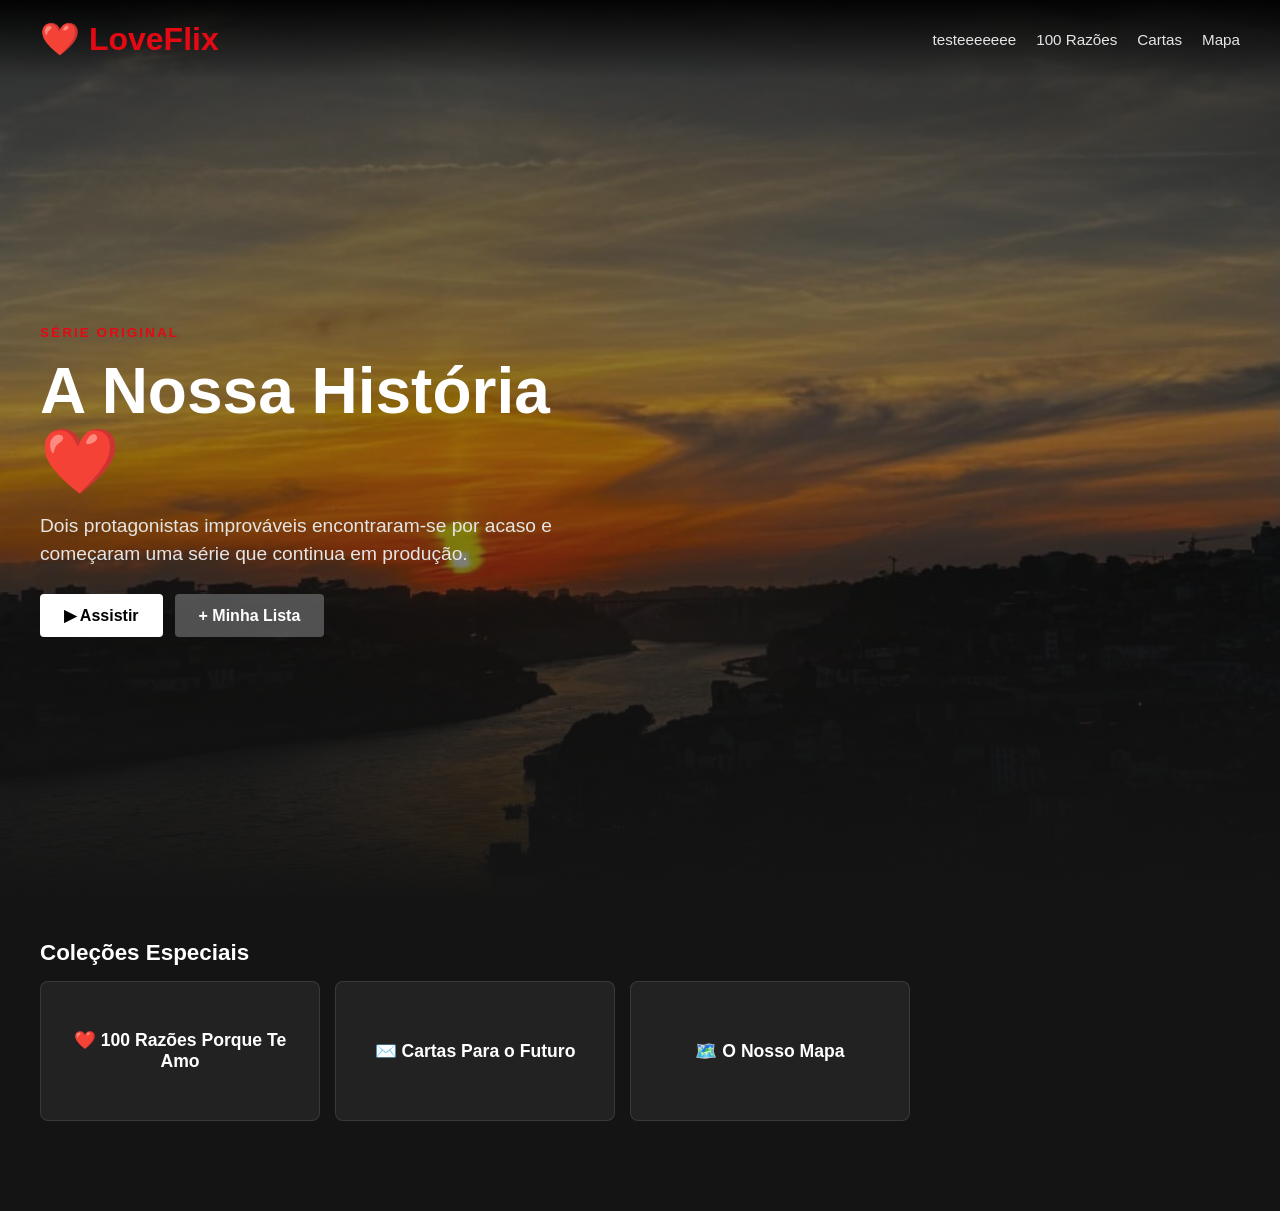
==== index.html @ 78c3b937 "testeeee" ====
<!doctype html>
<html lang="pt">
  <head>
    <meta charset="UTF-8" />
    <meta name="viewport" content="width=device-width, initial-scale=1.0" />
    <title>LoveFlix ❤️</title>
    <link rel="stylesheet" href="style.css" />
  </head>
  <body>
    <header class="navbar">
      <div class="logo">❤️ LoveFlix</div>

      <nav class="nav-links">
        <a href="#">testeeeeeee</a>
        <a href="reasons/index.html">100 Razões</a>
        <a href="letters/index.html">Cartas</a>
        <a href="map/index.html">Mapa</a>
      </nav>
    </header>

    <section class="hero">
      <div class="overlay"></div>

      <div class="hero-content">
        <span class="tag">SÉRIE ORIGINAL</span>
        <h1>A Nossa História ❤️</h1>
        <p>
          Dois protagonistas improváveis encontraram-se por acaso e começaram
          uma série que continua em produção.
        </p>

        <div class="buttons">
          <button class="play-btn">▶ Assistir</button>
          <button class="list-btn">+ Minha Lista</button>
        </div>
      </div>
    </section>

    <main>
      <section class="row">
        <h2>Coleções Especiais</h2>

        <div class="cards">
          <a href="reasons/index.html" class="card-link">
            <div class="special-card">❤️ 100 Razões Porque Te Amo</div>
          </a>

          <a href="letters/index.html" class="card-link">
            <div class="special-card">✉️ Cartas Para o Futuro</div>
          </a>
          
          <a href="map/index.html" class="card-link">
            <div class="special-card">🗺️ O Nosso Mapa</div>
          </a>
        </div>
      </section>
    </main>

    <script src="app.js"></script>
  </body>
</html>
---- style.css ----
* {
  margin: 0;
  padding: 0;
  box-sizing: border-box;
}

body {
  background: #141414;
  color: white;
  font-family: Arial, sans-serif;
  overflow-x: hidden;
}

/* --- NAVBAR --- */
.navbar {
  position: fixed;
  top: 0;
  left: 0;
  width: 100%;
  z-index: 100;
  display: flex;
  justify-content: space-between;
  align-items: center;
  padding: 20px 40px;
  background: linear-gradient(to bottom, rgba(0, 0, 0, 0.9), rgba(0, 0, 0, 0));
  transition: background 0.3s ease;
}

.logo {
  color: #e50914;
  font-size: clamp(1.5rem, 4vw, 2rem);
  font-weight: bold;
}

.nav-links {
  display: flex;
  gap: 20px;
  align-items: center;
}

.nav-links a {
  color: #e5e5e5;
  text-decoration: none;
  font-size: 0.95rem;
  transition: color 0.2s;
}

.nav-links a:hover {
  color: #b3b3b3;
}

/* --- HERO SECTION --- */
.hero {
  height: 100vh;
  height: 100dvh; /* Compatibilidade mobile perfeita */
  background: url("images/banner5.webp") center/cover no-repeat;
  position: relative;
  display: flex;
  align-items: center;
}

.overlay {
  position: absolute;
  inset: 0;
  background: linear-gradient(0deg, #141414 0%, rgba(20,20,20,0.4) 50%, rgba(0,0,0,0.7) 100%);
}

.hero-content {
  position: relative;
  z-index: 2;
  width: 100%;
  max-width: 650px;
  padding: 0 40px;
  margin-top: 60px; /* Compensa a navbar fixa */
}

.hero h1 {
  font-size: clamp(2.2rem, 6vw, 4rem);
  margin: 15px 0;
  line-height: 1.1;
}

.hero p {
  font-size: clamp(1rem, 2vw, 1.2rem);
  line-height: 1.5;
  color: #e5e5e5;
}

.tag {
  color: #e50914;
  font-weight: bold;
  letter-spacing: 2px;
  font-size: 0.85rem;
}

/* --- BOTÕES --- */
.buttons {
  margin-top: 25px;
  display: flex;
  gap: 12px;
  flex-wrap: wrap;
}

button {
  border: none;
  cursor: pointer;
  padding: 12px 24px;
  border-radius: 4px;
  font-size: 1rem;
  font-weight: bold;
  display: flex;
  align-items: center;
  gap: 8px;
  transition: transform 0.2s, background-color 0.2s;
}

button:active {
  transform: scale(0.96);
}

.play-btn {
  background: white;
  color: black;
}

.play-btn:hover {
  background: rgba(255, 255, 255, 0.75);
}

.list-btn {
  background: rgba(109, 109, 110, 0.7);
  color: white;
}

.list-btn:hover {
  background: rgba(109, 109, 110, 0.4);
}

/* --- MAIN & ROWS --- */
main {
  padding: 40px;
}

.row {
  margin-bottom: 40px;
}

.row h2 {
  margin-bottom: 15px;
  font-size: 1.4rem;
}

/* --- CARDS & SCROLLER --- */
.cards {
  display: flex;
  gap: 15px;
  overflow-x: auto;
  padding-bottom: 10px;
  scroll-behavior: smooth;
  scrollbar-width: thin;
  scrollbar-color: #333 transparent;
}

.cards::-webkit-scrollbar {
  height: 6px;
}

.cards::-webkit-scrollbar-thumb {
  background: #333;
  border-radius: 3px;
}

.card-link {
  text-decoration: none;
  color: inherit;
  flex-shrink: 0;
}

.special-card {
  width: 280px;
  height: 140px;
  background: #222;
  padding: 20px;
  border-radius: 8px;
  font-size: 1.1rem;
  font-weight: bold;
  display: flex;
  align-items: center;
  justify-content: center;
  text-align: center;
  transition: transform 0.3s, background 0.3s;
  border: 1px solid rgba(255,255,255,0.1);
}

.special-card:hover {
  background: #2b2b2b;
  transform: scale(1.03);
}

/* --- MEDIA QUERIES (RESPONSIVIDADE MOBILE) --- */
@media (max-width: 768px) {
  .navbar {
    padding: 15px 20px;
  }

  /* Esconde alguns links menos essenciais na navbar ou transforma-os num formato compacto se necessário */
  .nav-links {
    gap: 12px;
  }

  .nav-links a {
    font-size: 0.85rem;
  }

  /* Em ecrãs muito pequenos, podemos ocultar o link "Filme" para poupar espaço */
  .nav-links a:nth-child(2) {
    display: none; 
  }

  .hero-content {
    padding: 0 20px;
  }

  main {
    padding: 20px;
  }

  .special-card {
    width: 240px;
    height: 120px;
    font-size: 1rem;
  }
}

@media (max-width: 480px) {
  .nav-links {
    gap: 8px;
  }
  
  .nav-links a {
    font-size: 0.75rem;
  }

  .buttons {
    flex-direction: column;
    width: 100%;
  }

  button {
    width: 100%;
    justify-content: center;
  }
}
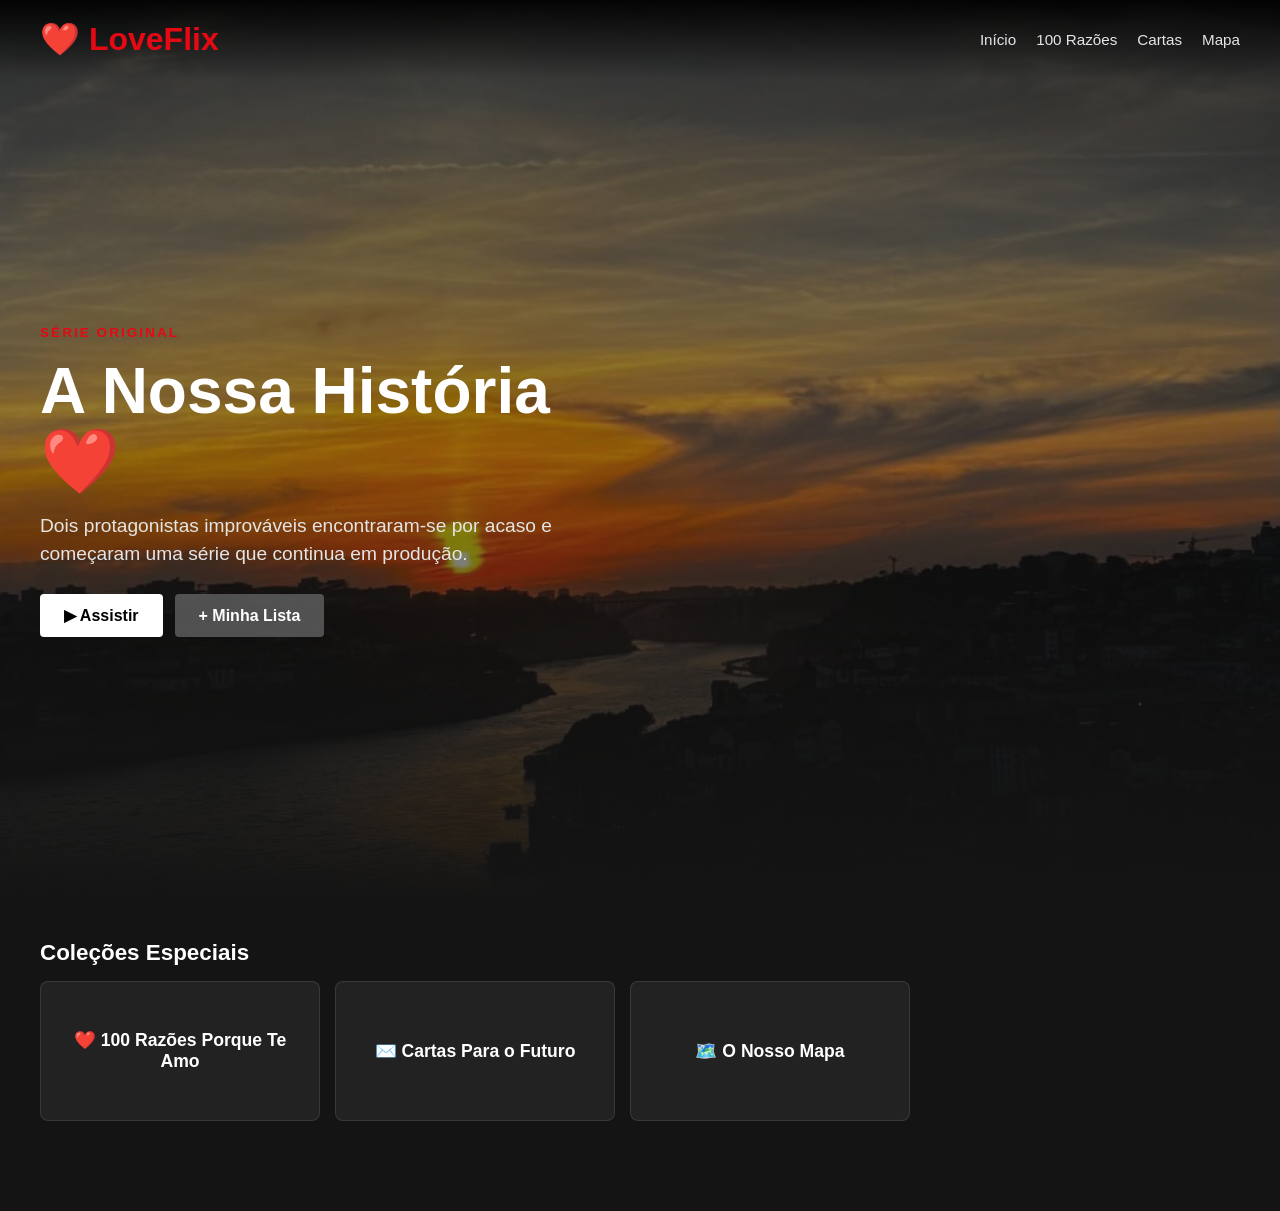
==== commit a989208c: "anti testeee" ====
--- a/index.html
+++ b/index.html
@@ -11,7 +11,7 @@
       <div class="logo">❤️ LoveFlix</div>
 
       <nav class="nav-links">
-        <a href="#">testeeeeeee</a>
+        <a href="#">Início</a>
         <a href="reasons/index.html">100 Razões</a>
         <a href="letters/index.html">Cartas</a>
         <a href="map/index.html">Mapa</a>
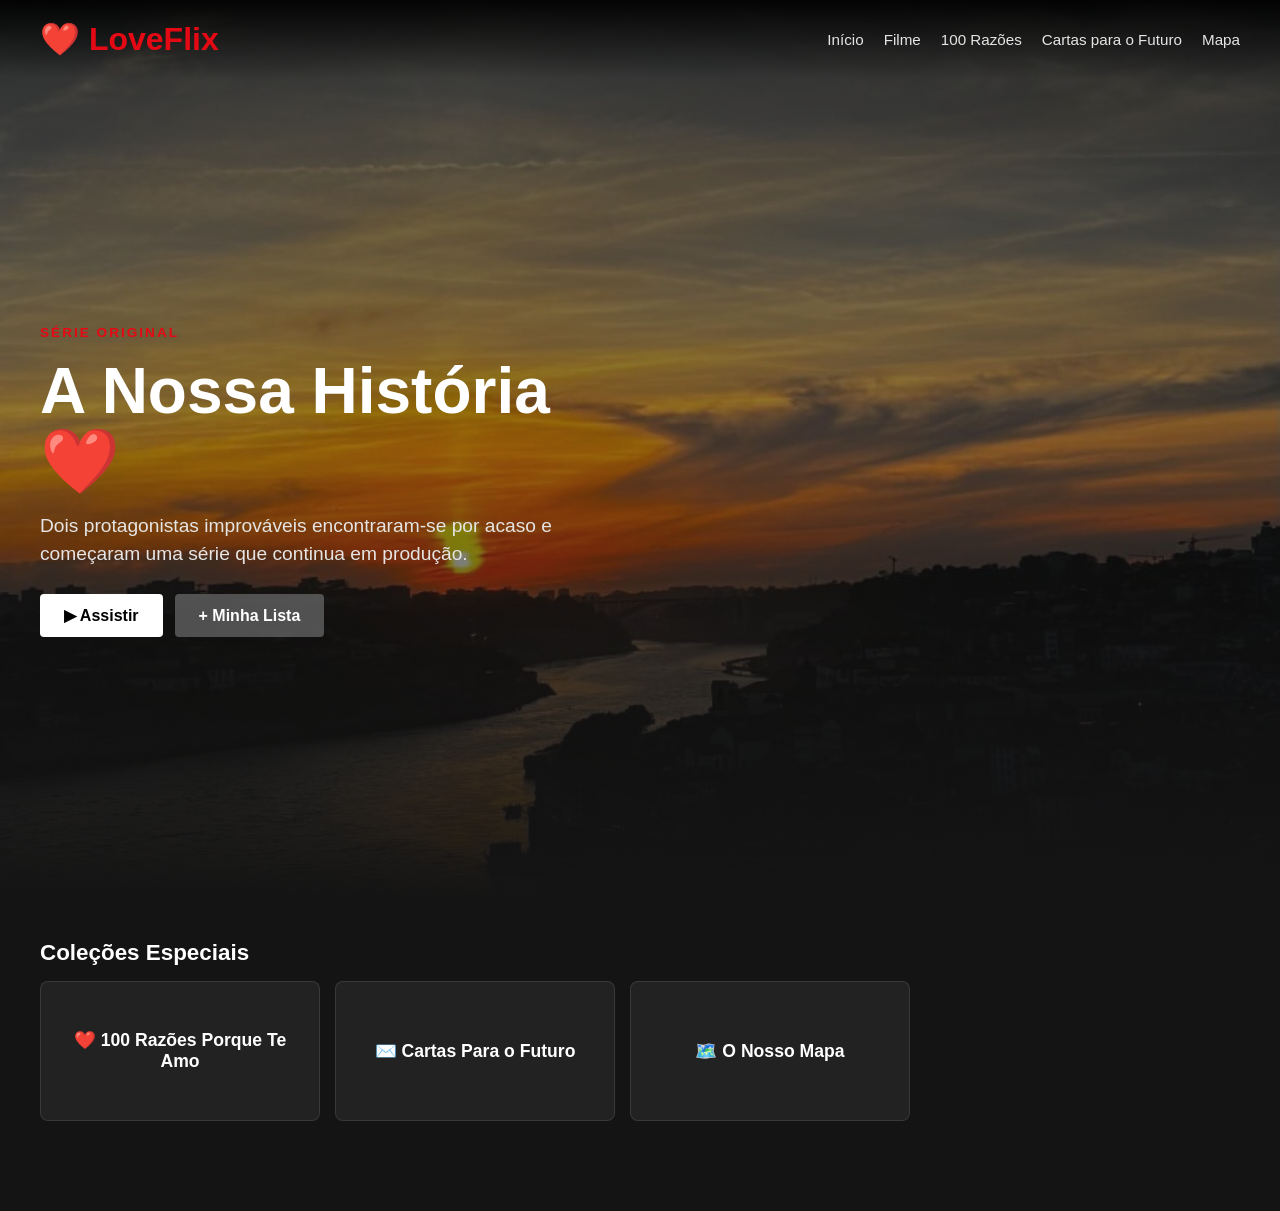
==== commit 1bf259fb: "menu" ====
--- a/index.html
+++ b/index.html
@@ -10,10 +10,16 @@
     <header class="navbar">
       <div class="logo">❤️ LoveFlix</div>
 
-      <nav class="nav-links">
+      <!-- Botão de Menu Hambúrguer para Telemóveis -->
+      <button class="menu-toggle" id="menu-toggle" aria-label="Abrir Menu">
+        ☰
+      </button>
+
+      <nav class="nav-links" id="nav-links">
         <a href="#">Início</a>
+        <a href="#">Filme</a>
         <a href="reasons/index.html">100 Razões</a>
-        <a href="letters/index.html">Cartas</a>
+        <a href="letters/index.html">Cartas para o Futuro</a>
         <a href="map/index.html">Mapa</a>
       </nav>
     </header>
@@ -56,6 +62,15 @@
       </section>
     </main>
 
+    <!-- Script simples para abrir/fechar o menu em mobile -->
+    <script>
+      const toggleBtn = document.getElementById('menu-toggle');
+      const navLinks = document.getElementById('nav-links');
+
+      toggleBtn.addEventListener('click', () => {
+        navLinks.classList.toggle('active');
+      });
+    </script>
     <script src="app.js"></script>
   </body>
 </html>
--- a/style.css
+++ b/style.css
@@ -32,6 +32,16 @@
   font-weight: bold;
 }
 
+/* Botão de Hambúrguer Oculto no Desktop */
+.menu-toggle {
+  display: none;
+  background: transparent;
+  color: white;
+  font-size: 1.8rem;
+  cursor: pointer;
+  padding: 5px;
+}
+
 .nav-links {
   display: flex;
   gap: 20px;
@@ -52,7 +62,7 @@
 /* --- HERO SECTION --- */
 .hero {
   height: 100vh;
-  height: 100dvh; /* Compatibilidade mobile perfeita */
+  height: 100dvh;
   background: url("images/banner5.webp") center/cover no-repeat;
   position: relative;
   display: flex;
@@ -71,7 +81,7 @@
   width: 100%;
   max-width: 650px;
   padding: 0 40px;
-  margin-top: 60px; /* Compensa a navbar fixa */
+  margin-top: 60px;
 }
 
 .hero h1 {
@@ -101,7 +111,7 @@
   flex-wrap: wrap;
 }
 
-button {
+.hero button {
   border: none;
   cursor: pointer;
   padding: 12px 24px;
@@ -114,7 +124,7 @@
   transition: transform 0.2s, background-color 0.2s;
 }
 
-button:active {
+.hero button:active {
   transform: scale(0.96);
 }
 
@@ -198,23 +208,45 @@
 }
 
 /* --- MEDIA QUERIES (RESPONSIVIDADE MOBILE) --- */
-@media (max-width: 768px) {
+@media (max-width: 850px) {
   .navbar {
     padding: 15px 20px;
   }
 
-  /* Esconde alguns links menos essenciais na navbar ou transforma-os num formato compacto se necessário */
+  /* Mostra o botão de hambúrguer */
+  .menu-toggle {
+    display: block;
+  }
+
+  /* Transforma a nav num painel flutuante escondido por defeito */
   .nav-links {
-    gap: 12px;
+    position: absolute;
+    top: 100%;
+    right: 0;
+    background: rgba(20, 20, 20, 0.95);
+    flex-direction: column;
+    width: 220px;
+    padding: 20px;
+    gap: 15px;
+    align-items: flex-start;
+    border-bottom-left-radius: 8px;
+    border: 1px solid rgba(255,255,255,0.1);
+    box-shadow: 0 10px 20px rgba(0,0,0,0.5);
+    
+    /* Estado oculto */
+    display: none; 
+  }
+
+  /* Quando ativado via JavaScript, mostra o menu */
+  .nav-links.active {
+    display: flex;
   }
 
   .nav-links a {
-    font-size: 0.85rem;
-  }
-
-  /* Em ecrãs muito pequenos, podemos ocultar o link "Filme" para poupar espaço */
-  .nav-links a:nth-child(2) {
-    display: none; 
+    font-size: 1rem;
+    width: 100%;
+    padding-bottom: 5px;
+    border-bottom: 1px solid rgba(255,255,255,0.05);
   }
 
   .hero-content {
@@ -233,20 +265,12 @@
 }
 
 @media (max-width: 480px) {
-  .nav-links {
-    gap: 8px;
-  }
-  
-  .nav-links a {
-    font-size: 0.75rem;
-  }
-
   .buttons {
     flex-direction: column;
     width: 100%;
   }
 
-  button {
+  .hero button {
     width: 100%;
     justify-content: center;
   }
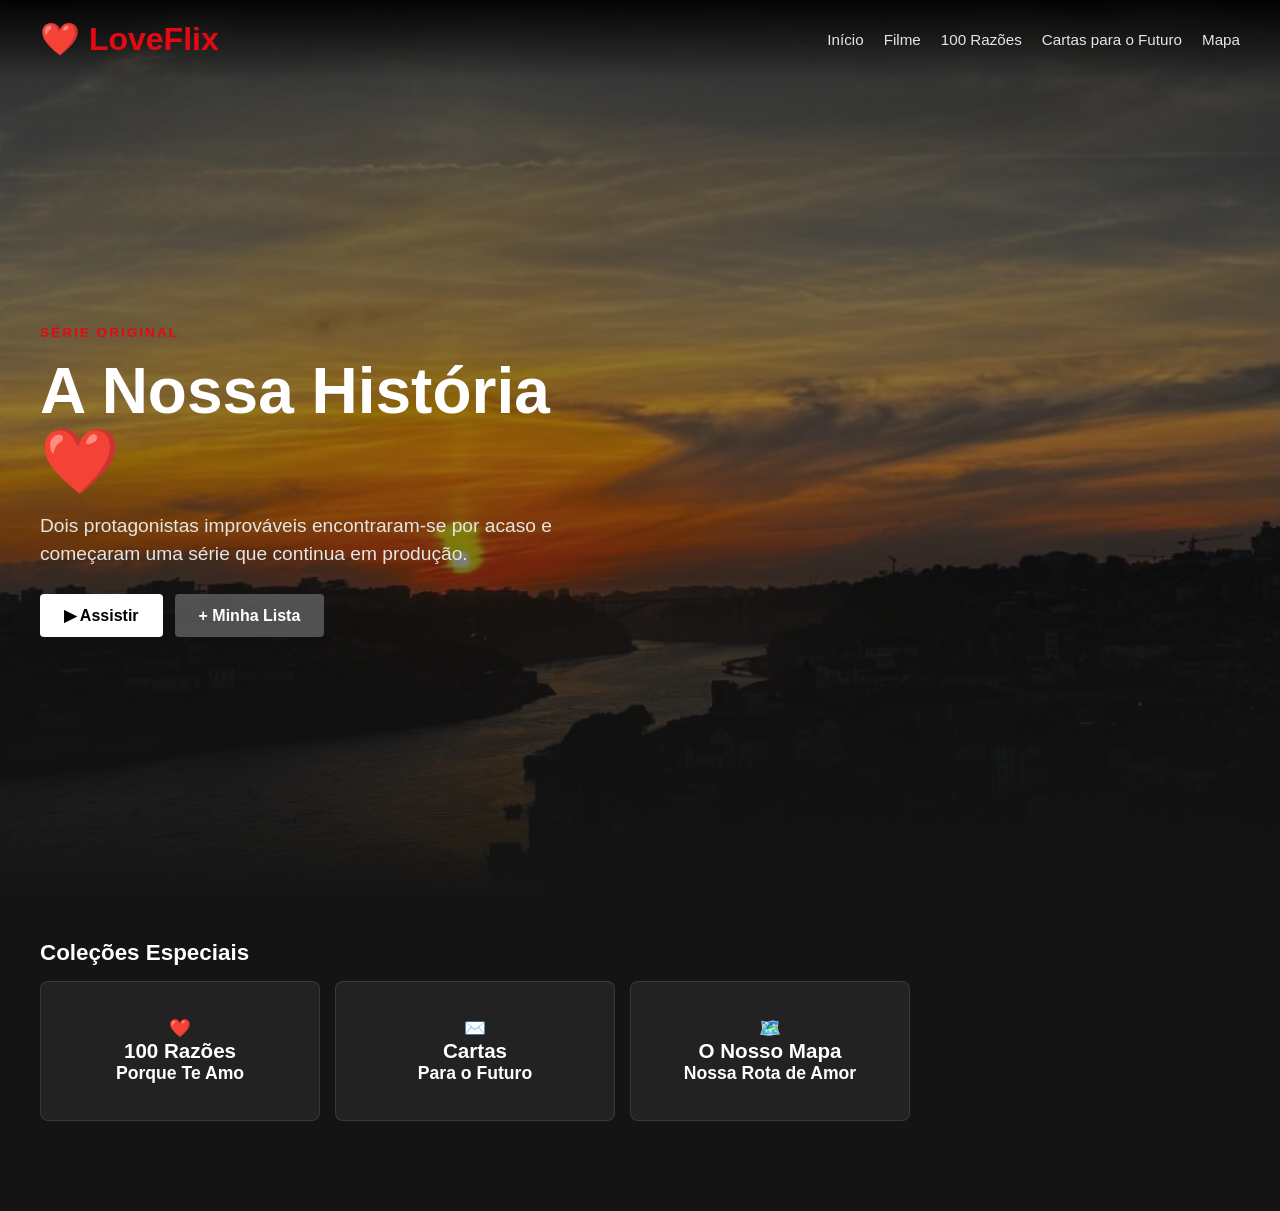
==== commit d6f7e14f: "special_crads_mobile" ====
--- a/index.html
+++ b/index.html
@@ -10,9 +10,11 @@
     <header class="navbar">
       <div class="logo">❤️ LoveFlix</div>
 
-      <!-- Botão de Menu Hambúrguer para Telemóveis -->
+      <!-- Botão do Menu Hambúrguer Melhorado -->
       <button class="menu-toggle" id="menu-toggle" aria-label="Abrir Menu">
-        ☰
+        <span class="bar"></span>
+        <span class="bar"></span>
+        <span class="bar"></span>
       </button>
 
       <nav class="nav-links" id="nav-links">
@@ -43,31 +45,59 @@
     </section>
 
     <main>
-      <section class="row">
-        <h2>Coleções Especiais</h2>
+  <section class="row">
+    <h2>Coleções Especiais</h2>
 
-        <div class="cards">
-          <a href="reasons/index.html" class="card-link">
-            <div class="special-card">❤️ 100 Razões Porque Te Amo</div>
-          </a>
+    <div class="cards">
+      <a href="reasons/index.html" class="card-link">
+        <div class="special-card card-reasons">
+          <div class="card-overlay"></div>
+          <div class="card-content">
+            <span class="card-icon">❤️</span>
+            <div class="card-text">
+              <h3>100 Razões</h3>
+              <p>Porque Te Amo</p>
+            </div>
+          </div>
+        </div>
+      </a>
 
-          <a href="letters/index.html" class="card-link">
-            <div class="special-card">✉️ Cartas Para o Futuro</div>
-          </a>
-          
-          <a href="map/index.html" class="card-link">
-            <div class="special-card">🗺️ O Nosso Mapa</div>
-          </a>
+      <a href="letters/index.html" class="card-link">
+        <div class="special-card card-letters">
+          <div class="card-overlay"></div>
+          <div class="card-content">
+            <span class="card-icon">✉️</span>
+            <div class="card-text">
+              <h3>Cartas</h3>
+              <p>Para o Futuro</p>
+            </div>
+          </div>
         </div>
-      </section>
-    </main>
+      </a>
+      
+      <a href="map/index.html" class="card-link">
+        <div class="special-card card-map">
+          <div class="card-overlay"></div>
+          <div class="card-content">
+            <span class="card-icon">🗺️</span>
+            <div class="card-text">
+              <h3>O Nosso Mapa</h3>
+              <p>Nossa Rota de Amor</p>
+            </div>
+          </div>
+        </div>
+      </a>
+    </div>
+  </section>
+</main>
 
-    <!-- Script simples para abrir/fechar o menu em mobile -->
+    <!-- Script para alternar a classe e animar o botão -->
     <script>
       const toggleBtn = document.getElementById('menu-toggle');
       const navLinks = document.getElementById('nav-links');
 
       toggleBtn.addEventListener('click', () => {
+        toggleBtn.classList.toggle('active');
         navLinks.classList.toggle('active');
       });
     </script>
--- a/style.css
+++ b/style.css
@@ -32,16 +32,42 @@
   font-weight: bold;
 }
 
-/* Botão de Hambúrguer Oculto no Desktop */
+/* --- BOTÃO HAMBÚRGUER ESTILIZADO --- */
 .menu-toggle {
-  display: none;
+  display: none; /* Oculto no desktop */
+  flex-direction: column;
+  justify-content: space-between;
+  width: 30px;
+  height: 22px;
   background: transparent;
-  color: white;
-  font-size: 1.8rem;
+  border: none;
   cursor: pointer;
-  padding: 5px;
-}
-
+  padding: 0;
+  z-index: 102;
+}
+
+.menu-toggle .bar {
+  width: 100%;
+  height: 3px;
+  background-color: white;
+  border-radius: 2px;
+  transition: all 0.3s ease-in-out;
+}
+
+/* Animação do botão para formato de "X" quando ativo */
+.menu-toggle.active .bar:nth-child(1) {
+  transform: translateY(9.5px) rotate(45deg);
+}
+
+.menu-toggle.active .bar:nth-child(2) {
+  opacity: 0;
+}
+
+.menu-toggle.active .bar:nth-child(3) {
+  transform: translateY(-9.5px) rotate(-45deg);
+}
+
+/* --- LINKS DE NAVEGAÇÃO --- */
 .nav-links {
   display: flex;
   gap: 20px;
@@ -207,46 +233,162 @@
   transform: scale(1.03);
 }
 
-/* --- MEDIA QUERIES (RESPONSIVIDADE MOBILE) --- */
+/* --- MEDIA QUERIES (RESPONSIVIDADE MOBILE COM TRANSIÇÕES) --- */
 @media (max-width: 850px) {
   .navbar {
     padding: 15px 20px;
   }
 
-  /* Mostra o botão de hambúrguer */
+  /* Mostra o botão personalizado */
   .menu-toggle {
-    display: block;
-  }
-
-  /* Transforma a nav num painel flutuante escondido por defeito */
+    display: flex;
+  }
+
+  /* Painel móvel com transição suave (Fade + Slide) */
   .nav-links {
     position: absolute;
     top: 100%;
     right: 0;
     background: rgba(20, 20, 20, 0.95);
+    backdrop-filter: blur(10px);
     flex-direction: column;
-    width: 220px;
-    padding: 20px;
-    gap: 15px;
+    width: 240px;
+    padding: 25px 20px;
+    gap: 18px;
     align-items: flex-start;
-    border-bottom-left-radius: 8px;
-    border: 1px solid rgba(255,255,255,0.1);
-    box-shadow: 0 10px 20px rgba(0,0,0,0.5);
-    
-    /* Estado oculto */
-    display: none; 
-  }
-
-  /* Quando ativado via JavaScript, mostra o menu */
+    border-bottom-left-radius: 12px;
+    border-left: 1px solid rgba(255,255,255,0.1);
+    border-bottom: 1px solid rgba(255,255,255,0.1);
+    box-shadow: 0 15px 30px rgba(0,0,0,0.6);
+
+    /* Efeitos de Transição Inicial (Fechado) */
+    opacity: 0;
+    visibility: hidden;
+    transform: translateY(-10px);
+    transition: opacity 0.3s ease, transform 0.3s ease, visibility 0.3s ease;
+  }
+
+  /* Estado Aberto com Transição Fluida */
   .nav-links.active {
-    display: flex;
-  }
+    opacity: 1;
+    visibility: visible;
+    transform: translateY(0);
+  }
+
+
+  /* --- CARDS & SCROLLER MELHORADOS --- */
+.cards {
+  display: flex;
+  gap: 20px;
+  overflow-x: auto;
+  padding-bottom: 15px;
+  scroll-behavior: smooth;
+  scrollbar-width: thin;
+  scrollbar-color: #e50914 transparent;
+}
+
+.cards::-webkit-scrollbar {
+  height: 6px;
+}
+
+.cards::-webkit-scrollbar-thumb {
+  background: #333;
+  border-radius: 3px;
+}
+
+.card-link {
+  text-decoration: none;
+  color: inherit;
+  flex-shrink: 0;
+}
+
+/* Estética Base do Cartão Especial */
+.special-card {
+  width: 300px;
+  height: 160px;
+  background: #1f1f1f;
+  border-radius: 12px;
+  position: relative;
+  overflow: hidden;
+  display: flex;
+  align-items: flex-end;
+  padding: 20px;
+  transition: transform 0.35s cubic-bezier(0.2, 0, 0.2, 1), box-shadow 0.35s ease, border-color 0.35s ease;
+  border: 1px solid rgba(255, 255, 255, 0.08);
+  box-shadow: 0 8px 20px rgba(0, 0, 0, 0.4);
+}
+
+/* Gradiente interno para dar profundidade cinematográfica */
+.card-overlay {
+  position: absolute;
+  inset: 0;
+  background: linear-gradient(135deg, rgba(20, 20, 20, 0.4) 0%, rgba(20, 20, 20, 0.85) 100%);
+  z-index: 1;
+  transition: background 0.3s ease;
+}
+
+/* Conteúdo interno do cartão (ícone + texto) */
+.card-content {
+  position: relative;
+  z-index: 2;
+  display: flex;
+  align-items: center;
+  gap: 15px;
+  width: 100%;
+}
+
+.card-icon {
+  font-size: 2.2rem;
+  background: rgba(255, 255, 255, 0.07);
+  padding: 10px;
+  border-radius: 10px;
+  display: flex;
+  align-items: center;
+  justify-content: center;
+  transition: transform 0.3s ease, background 0.3s ease;
+}
+
+.card-text h3 {
+  font-size: 1.15rem;
+  font-weight: bold;
+  color: #fff;
+  margin-bottom: 3px;
+}
+
+.card-text p {
+  font-size: 0.85rem;
+  color: #aaa;
+  margin: 0;
+}
+
+/* Efeito Hover (Ao passar o rato) */
+.special-card:hover {
+  transform: translateY(-6px) scale(1.02);
+  border-color: rgba(229, 9, 20, 0.5);
+  box-shadow: 0 12px 30px rgba(229, 9, 20, 0.25);
+}
+
+.special-card:hover .card-overlay {
+  background: linear-gradient(135deg, rgba(229, 9, 20, 0.15) 0%, rgba(20, 20, 20, 0.7) 100%);
+}
+
+.special-card:hover .card-icon {
+  transform: scale(1.1);
+  background: rgba(229, 9, 20, 0.2);
+}
+
+/* Opcional: Podes adicionar imagens de fundo personalizadas para cada cartão substituindo a cor base (exemplo) */
+/* 
+.card-reasons { background: url('images/razoes-bg.webp') center/cover no-repeat; }
+.card-letters { background: url('images/cartas-bg.webp') center/cover no-repeat; }
+.card-map { background: url('images/mapa-bg.webp') center/cover no-repeat; }
+*/
 
   .nav-links a {
-    font-size: 1rem;
+    font-size: 1.05rem;
     width: 100%;
-    padding-bottom: 5px;
-    border-bottom: 1px solid rgba(255,255,255,0.05);
+    padding-bottom: 8px;
+    border-bottom: 1px solid rgba(255,255,255,0.08);
   }
 
   .hero-content {
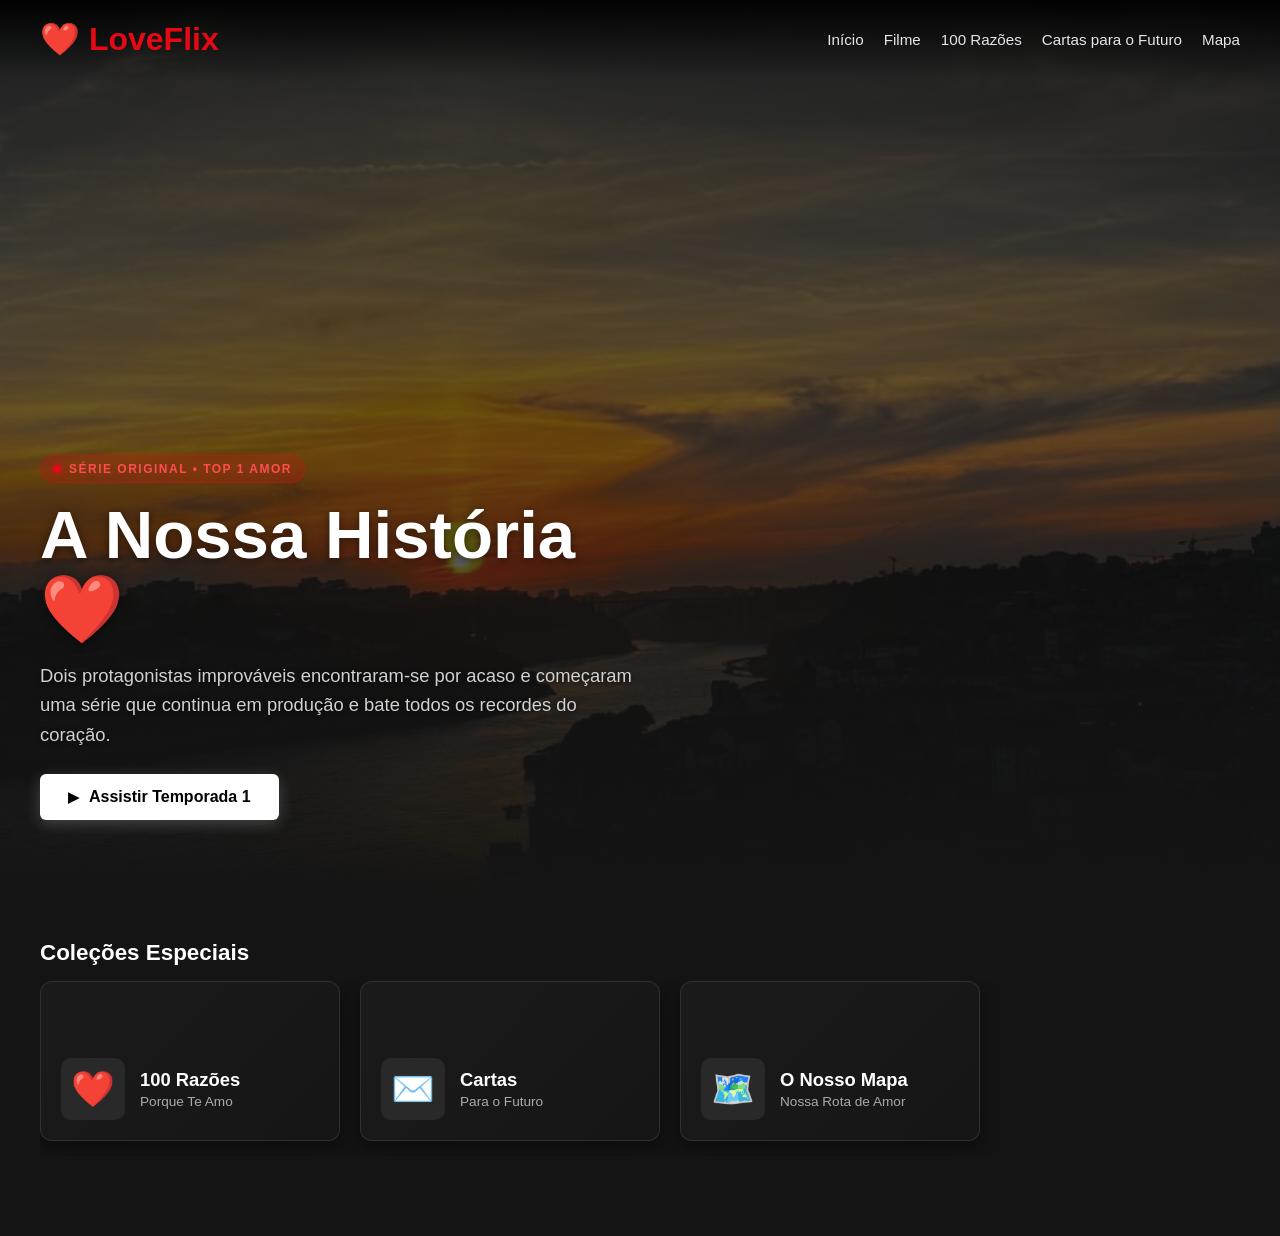
==== commit 52173df6: "vamos ver 1" ====
--- a/index.html
+++ b/index.html
@@ -30,66 +30,69 @@
       <div class="overlay"></div>
 
       <div class="hero-content">
-        <span class="tag">SÉRIE ORIGINAL</span>
+        <div class="hero-badge">
+          <span class="badge-dot"></span> SÉRIE ORIGINAL • TOP 1 AMOR
+        </div>
         <h1>A Nossa História ❤️</h1>
         <p>
           Dois protagonistas improváveis encontraram-se por acaso e começaram
-          uma série que continua em produção.
+          uma série que continua em produção e bate todos os recordes do coração.
         </p>
 
         <div class="buttons">
-          <button class="play-btn">▶ Assistir</button>
-          <button class="list-btn">+ Minha Lista</button>
+          <button class="play-btn">
+            <span class="play-icon">▶</span> Assistir Temporada 1
+          </button>
         </div>
       </div>
     </section>
 
     <main>
-  <section class="row">
-    <h2>Coleções Especiais</h2>
+      <section class="row">
+        <h2>Coleções Especiais</h2>
 
-    <div class="cards">
-      <a href="reasons/index.html" class="card-link">
-        <div class="special-card card-reasons">
-          <div class="card-overlay"></div>
-          <div class="card-content">
-            <span class="card-icon">❤️</span>
-            <div class="card-text">
-              <h3>100 Razões</h3>
-              <p>Porque Te Amo</p>
+        <div class="cards">
+          <a href="reasons/index.html" class="card-link">
+            <div class="special-card card-reasons">
+              <div class="card-overlay"></div>
+              <div class="card-content">
+                <span class="card-icon">❤️</span>
+                <div class="card-text">
+                  <h3>100 Razões</h3>
+                  <p>Porque Te Amo</p>
+                </div>
+              </div>
             </div>
-          </div>
+          </a>
+
+          <a href="letters/index.html" class="card-link">
+            <div class="special-card card-letters">
+              <div class="card-overlay"></div>
+              <div class="card-content">
+                <span class="card-icon">✉️</span>
+                <div class="card-text">
+                  <h3>Cartas</h3>
+                  <p>Para o Futuro</p>
+                </div>
+              </div>
+            </div>
+          </a>
+          
+          <a href="map/index.html" class="card-link">
+            <div class="special-card card-map">
+              <div class="card-overlay"></div>
+              <div class="card-content">
+                <span class="card-icon">🗺️</span>
+                <div class="card-text">
+                  <h3>O Nosso Mapa</h3>
+                  <p>Nossa Rota de Amor</p>
+                </div>
+              </div>
+            </div>
+          </a>
         </div>
-      </a>
-
-      <a href="letters/index.html" class="card-link">
-        <div class="special-card card-letters">
-          <div class="card-overlay"></div>
-          <div class="card-content">
-            <span class="card-icon">✉️</span>
-            <div class="card-text">
-              <h3>Cartas</h3>
-              <p>Para o Futuro</p>
-            </div>
-          </div>
-        </div>
-      </a>
-      
-      <a href="map/index.html" class="card-link">
-        <div class="special-card card-map">
-          <div class="card-overlay"></div>
-          <div class="card-content">
-            <span class="card-icon">🗺️</span>
-            <div class="card-text">
-              <h3>O Nosso Mapa</h3>
-              <p>Nossa Rota de Amor</p>
-            </div>
-          </div>
-        </div>
-      </a>
-    </div>
-  </section>
-</main>
+      </section>
+    </main>
 
     <!-- Script para alternar a classe e animar o botão -->
     <script>
--- a/style.css
+++ b/style.css
@@ -85,69 +85,97 @@
   color: #b3b3b3;
 }
 
-/* --- HERO SECTION --- */
+/* --- HERO SECTION (CAPA REORGANIZADA) --- */
 .hero {
   height: 100vh;
   height: 100dvh;
   background: url("images/banner5.webp") center/cover no-repeat;
   position: relative;
   display: flex;
-  align-items: center;
+  align-items: flex-end; /* Alinha o conteúdo mais para baixo, estilo interface do Netflix TV/App */
+  padding-bottom: 80px;
 }
 
 .overlay {
   position: absolute;
   inset: 0;
-  background: linear-gradient(0deg, #141414 0%, rgba(20,20,20,0.4) 50%, rgba(0,0,0,0.7) 100%);
+  background: linear-gradient(
+    0deg, 
+    #141414 0%, 
+    rgba(20, 20, 20, 0.6) 50%, 
+    rgba(0, 0, 0, 0.8) 100%
+  );
 }
 
 .hero-content {
   position: relative;
   z-index: 2;
   width: 100%;
-  max-width: 650px;
+  max-width: 700px;
   padding: 0 40px;
-  margin-top: 60px;
+}
+
+/* Badge Cinematográfica */
+.hero-badge {
+  display: inline-flex;
+  align-items: center;
+  gap: 8px;
+  background: rgba(229, 9, 20, 0.2);
+  border: 1px solid rgba(229, 9, 20, 0.4);
+  padding: 6px 12px;
+  border-radius: 20px;
+  font-size: 0.75rem;
+  font-weight: bold;
+  letter-spacing: 1.5px;
+  color: #ff4d4f;
+  margin-bottom: 15px;
+  text-transform: uppercase;
+  backdrop-filter: blur(4px);
+}
+
+.badge-dot {
+  width: 8px;
+  height: 8px;
+  background-color: #e50914;
+  border-radius: 50%;
+  box-shadow: 0 0 8px #e50914;
 }
 
 .hero h1 {
-  font-size: clamp(2.2rem, 6vw, 4rem);
-  margin: 15px 0;
+  font-size: clamp(2.5rem, 6vw, 4.2rem);
+  margin-bottom: 15px;
   line-height: 1.1;
+  font-weight: 800;
+  text-shadow: 0 2px 10px rgba(0, 0, 0, 0.5);
 }
 
 .hero p {
-  font-size: clamp(1rem, 2vw, 1.2rem);
-  line-height: 1.5;
-  color: #e5e5e5;
-}
-
-.tag {
-  color: #e50914;
-  font-weight: bold;
-  letter-spacing: 2px;
-  font-size: 0.85rem;
+  font-size: clamp(1rem, 2vw, 1.15rem);
+  line-height: 1.6;
+  color: #d1d1d1;
+  margin-bottom: 25px;
+  text-shadow: 0 1px 4px rgba(0, 0, 0, 0.6);
+  max-width: 600px;
 }
 
 /* --- BOTÕES --- */
 .buttons {
-  margin-top: 25px;
-  display: flex;
-  gap: 12px;
+  display: flex;
+  gap: 15px;
   flex-wrap: wrap;
 }
 
 .hero button {
   border: none;
   cursor: pointer;
-  padding: 12px 24px;
-  border-radius: 4px;
+  padding: 14px 28px;
+  border-radius: 6px;
   font-size: 1rem;
   font-weight: bold;
   display: flex;
   align-items: center;
-  gap: 8px;
-  transition: transform 0.2s, background-color 0.2s;
+  gap: 10px;
+  transition: transform 0.2s ease, background-color 0.2s ease, box-shadow 0.2s ease;
 }
 
 .hero button:active {
@@ -155,21 +183,18 @@
 }
 
 .play-btn {
-  background: white;
-  color: black;
+  background: #fff;
+  color: #000;
+  box-shadow: 0 4px 15px rgba(255, 255, 255, 0.2);
 }
 
 .play-btn:hover {
-  background: rgba(255, 255, 255, 0.75);
-}
-
-.list-btn {
-  background: rgba(109, 109, 110, 0.7);
-  color: white;
-}
-
-.list-btn:hover {
-  background: rgba(109, 109, 110, 0.4);
+  background: rgba(255, 255, 255, 0.85);
+  box-shadow: 0 6px 20px rgba(255, 255, 255, 0.3);
+}
+
+.play-icon {
+  font-size: 0.9rem;
 }
 
 /* --- MAIN & ROWS --- */
@@ -189,12 +214,12 @@
 /* --- CARDS & SCROLLER --- */
 .cards {
   display: flex;
-  gap: 15px;
+  gap: 20px;
   overflow-x: auto;
-  padding-bottom: 10px;
+  padding-bottom: 15px;
   scroll-behavior: smooth;
   scrollbar-width: thin;
-  scrollbar-color: #333 transparent;
+  scrollbar-color: #e50914 transparent;
 }
 
 .cards::-webkit-scrollbar {
@@ -212,25 +237,79 @@
   flex-shrink: 0;
 }
 
+/* Estética Base do Cartão Especial */
 .special-card {
-  width: 280px;
-  height: 140px;
-  background: #222;
+  width: 300px;
+  height: 160px;
+  background: #1f1f1f;
+  border-radius: 12px;
+  position: relative;
+  overflow: hidden;
+  display: flex;
+  align-items: flex-end;
   padding: 20px;
-  border-radius: 8px;
-  font-size: 1.1rem;
+  transition: transform 0.35s cubic-bezier(0.2, 0, 0.2, 1), box-shadow 0.35s ease, border-color 0.35s ease;
+  border: 1px solid rgba(255, 255, 255, 0.08);
+  box-shadow: 0 8px 20px rgba(0, 0, 0, 0.4);
+}
+
+/* Gradiente interno para dar profundidade cinematográfica */
+.card-overlay {
+  position: absolute;
+  inset: 0;
+  background: linear-gradient(135deg, rgba(20, 20, 20, 0.4) 0%, rgba(20, 20, 20, 0.85) 100%);
+  z-index: 1;
+  transition: background 0.3s ease;
+}
+
+/* Conteúdo interno do cartão (ícone + texto) */
+.card-content {
+  position: relative;
+  z-index: 2;
+  display: flex;
+  align-items: center;
+  gap: 15px;
+  width: 100%;
+}
+
+.card-icon {
+  font-size: 2.2rem;
+  background: rgba(255, 255, 255, 0.07);
+  padding: 10px;
+  border-radius: 10px;
+  display: flex;
+  align-items: center;
+  justify-content: center;
+  transition: transform 0.3s ease, background 0.3s ease;
+}
+
+.card-text h3 {
+  font-size: 1.15rem;
   font-weight: bold;
-  display: flex;
-  align-items: center;
-  justify-content: center;
-  text-align: center;
-  transition: transform 0.3s, background 0.3s;
-  border: 1px solid rgba(255,255,255,0.1);
-}
-
+  color: #fff;
+  margin-bottom: 3px;
+}
+
+.card-text p {
+  font-size: 0.85rem;
+  color: #aaa;
+  margin: 0;
+}
+
+/* Efeito Hover (Ao passar o rato) */
 .special-card:hover {
-  background: #2b2b2b;
-  transform: scale(1.03);
+  transform: translateY(-6px) scale(1.02);
+  border-color: rgba(229, 9, 20, 0.5);
+  box-shadow: 0 12px 30px rgba(229, 9, 20, 0.25);
+}
+
+.special-card:hover .card-overlay {
+  background: linear-gradient(135deg, rgba(229, 9, 20, 0.15) 0%, rgba(20, 20, 20, 0.7) 100%);
+}
+
+.special-card:hover .card-icon {
+  transform: scale(1.1);
+  background: rgba(229, 9, 20, 0.2);
 }
 
 /* --- MEDIA QUERIES (RESPONSIVIDADE MOBILE COM TRANSIÇÕES) --- */
@@ -275,115 +354,6 @@
     transform: translateY(0);
   }
 
-
-  /* --- CARDS & SCROLLER MELHORADOS --- */
-.cards {
-  display: flex;
-  gap: 20px;
-  overflow-x: auto;
-  padding-bottom: 15px;
-  scroll-behavior: smooth;
-  scrollbar-width: thin;
-  scrollbar-color: #e50914 transparent;
-}
-
-.cards::-webkit-scrollbar {
-  height: 6px;
-}
-
-.cards::-webkit-scrollbar-thumb {
-  background: #333;
-  border-radius: 3px;
-}
-
-.card-link {
-  text-decoration: none;
-  color: inherit;
-  flex-shrink: 0;
-}
-
-/* Estética Base do Cartão Especial */
-.special-card {
-  width: 300px;
-  height: 160px;
-  background: #1f1f1f;
-  border-radius: 12px;
-  position: relative;
-  overflow: hidden;
-  display: flex;
-  align-items: flex-end;
-  padding: 20px;
-  transition: transform 0.35s cubic-bezier(0.2, 0, 0.2, 1), box-shadow 0.35s ease, border-color 0.35s ease;
-  border: 1px solid rgba(255, 255, 255, 0.08);
-  box-shadow: 0 8px 20px rgba(0, 0, 0, 0.4);
-}
-
-/* Gradiente interno para dar profundidade cinematográfica */
-.card-overlay {
-  position: absolute;
-  inset: 0;
-  background: linear-gradient(135deg, rgba(20, 20, 20, 0.4) 0%, rgba(20, 20, 20, 0.85) 100%);
-  z-index: 1;
-  transition: background 0.3s ease;
-}
-
-/* Conteúdo interno do cartão (ícone + texto) */
-.card-content {
-  position: relative;
-  z-index: 2;
-  display: flex;
-  align-items: center;
-  gap: 15px;
-  width: 100%;
-}
-
-.card-icon {
-  font-size: 2.2rem;
-  background: rgba(255, 255, 255, 0.07);
-  padding: 10px;
-  border-radius: 10px;
-  display: flex;
-  align-items: center;
-  justify-content: center;
-  transition: transform 0.3s ease, background 0.3s ease;
-}
-
-.card-text h3 {
-  font-size: 1.15rem;
-  font-weight: bold;
-  color: #fff;
-  margin-bottom: 3px;
-}
-
-.card-text p {
-  font-size: 0.85rem;
-  color: #aaa;
-  margin: 0;
-}
-
-/* Efeito Hover (Ao passar o rato) */
-.special-card:hover {
-  transform: translateY(-6px) scale(1.02);
-  border-color: rgba(229, 9, 20, 0.5);
-  box-shadow: 0 12px 30px rgba(229, 9, 20, 0.25);
-}
-
-.special-card:hover .card-overlay {
-  background: linear-gradient(135deg, rgba(229, 9, 20, 0.15) 0%, rgba(20, 20, 20, 0.7) 100%);
-}
-
-.special-card:hover .card-icon {
-  transform: scale(1.1);
-  background: rgba(229, 9, 20, 0.2);
-}
-
-/* Opcional: Podes adicionar imagens de fundo personalizadas para cada cartão substituindo a cor base (exemplo) */
-/* 
-.card-reasons { background: url('images/razoes-bg.webp') center/cover no-repeat; }
-.card-letters { background: url('images/cartas-bg.webp') center/cover no-repeat; }
-.card-map { background: url('images/mapa-bg.webp') center/cover no-repeat; }
-*/
-
   .nav-links a {
     font-size: 1.05rem;
     width: 100%;
@@ -391,6 +361,10 @@
     border-bottom: 1px solid rgba(255,255,255,0.08);
   }
 
+  .hero {
+    padding-bottom: 50px;
+  }
+
   .hero-content {
     padding: 0 20px;
   }
@@ -400,8 +374,8 @@
   }
 
   .special-card {
-    width: 240px;
-    height: 120px;
+    width: 260px;
+    height: 130px;
     font-size: 1rem;
   }
 }
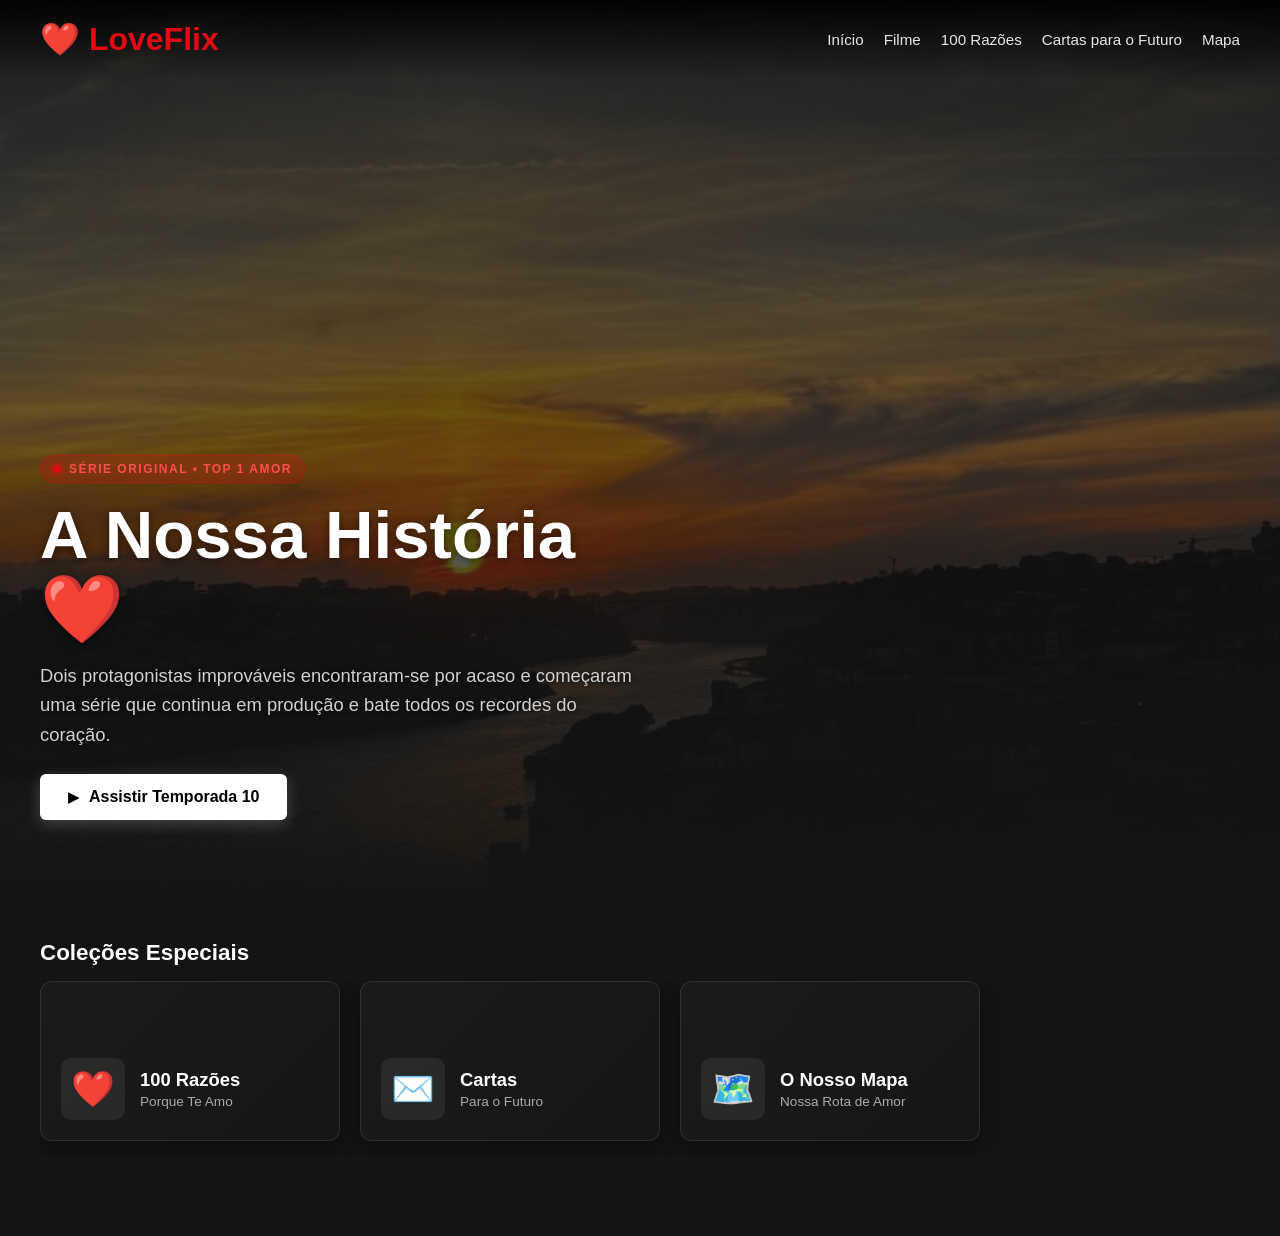
==== commit 8b63f7e5: "teste users" ====
--- a/index.html
+++ b/index.html
@@ -41,7 +41,7 @@
 
         <div class="buttons">
           <button class="play-btn">
-            <span class="play-icon">▶</span> Assistir Temporada 1
+            <span class="play-icon">▶</span> Assistir Temporada 10
           </button>
         </div>
       </div>
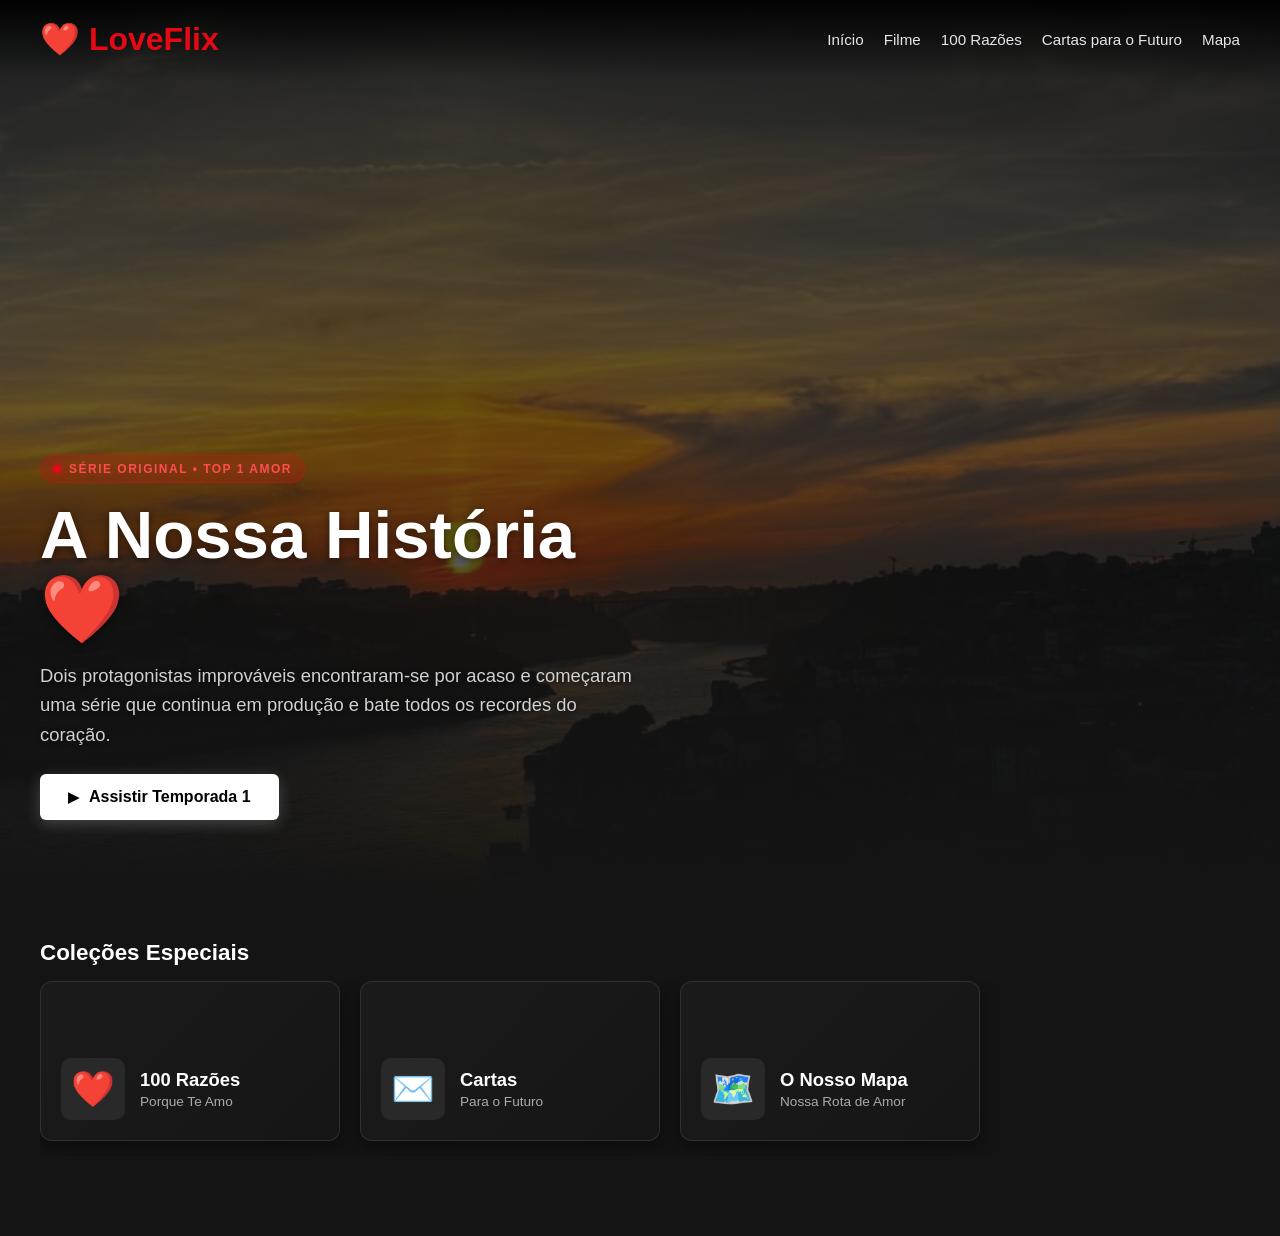
==== commit e66f014e: "remove false teste" ====
--- a/index.html
+++ b/index.html
@@ -41,7 +41,7 @@
 
         <div class="buttons">
           <button class="play-btn">
-            <span class="play-icon">▶</span> Assistir Temporada 10
+            <span class="play-icon">▶</span> Assistir Temporada 1
           </button>
         </div>
       </div>
